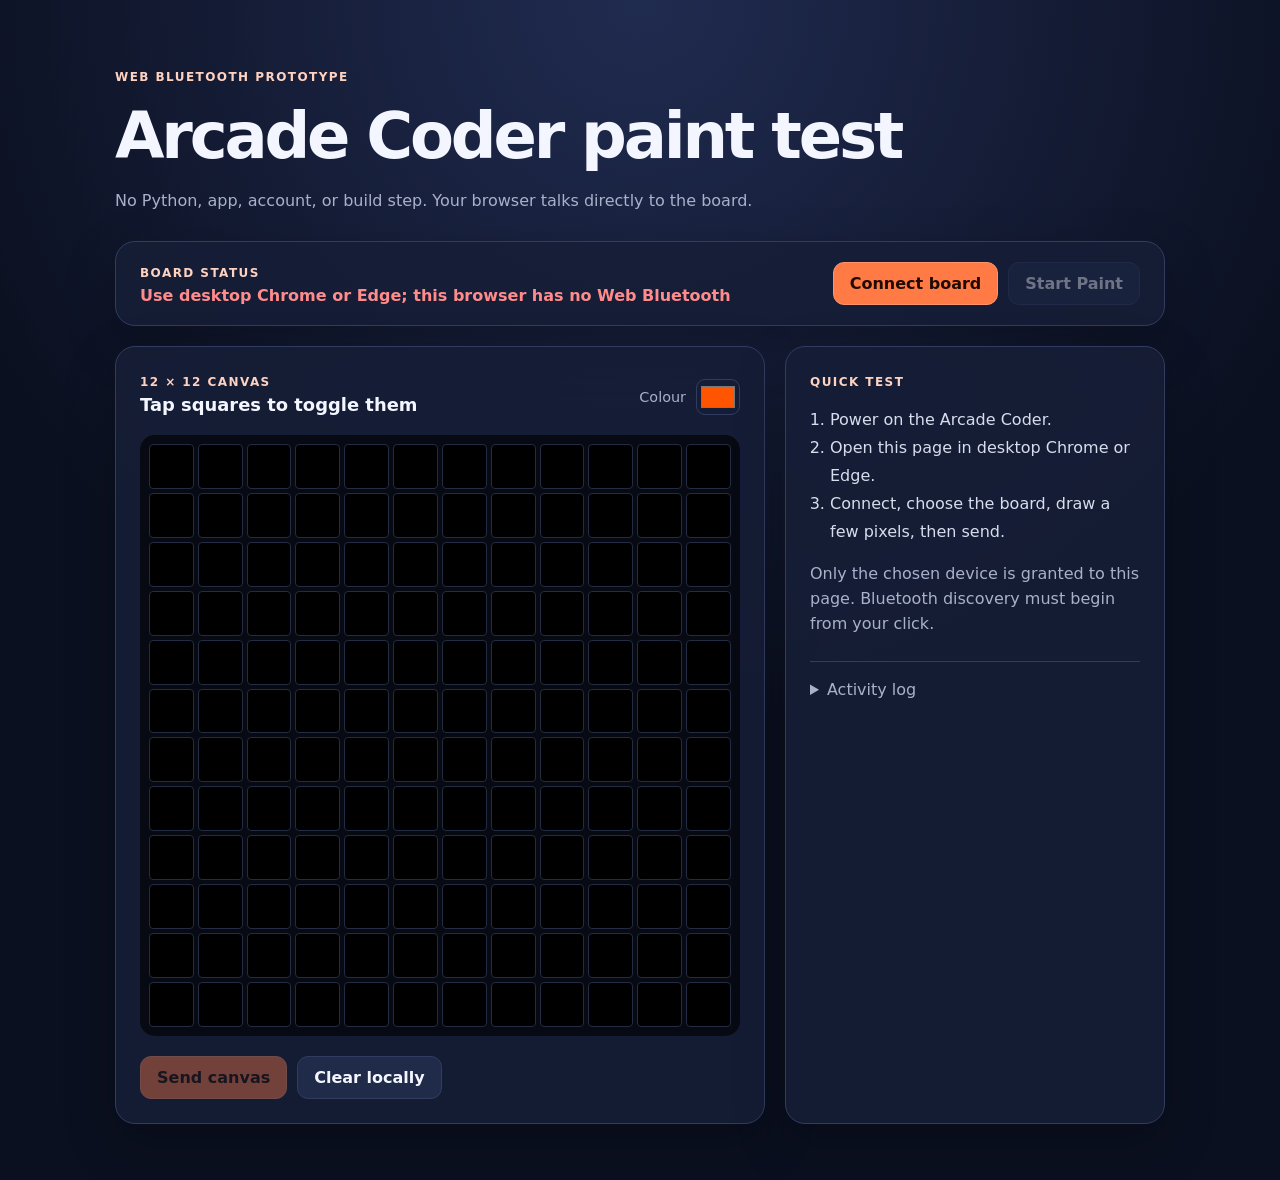
==== web_bluetooth/index.html @ 4417d99d "browser based setup" ====
<!doctype html>
<html lang="en">
<head>
  <meta charset="utf-8">
  <meta name="viewport" content="width=device-width, initial-scale=1">
  <title>LightyCoderDoodad · browser paint test</title>
  <link rel="stylesheet" href="style.css">
</head>
<body>
  <main>
    <header>
      <p class="eyebrow">Web Bluetooth prototype</p>
      <h1>Arcade Coder paint test</h1>
      <p>No Python, app, account, or build step. Your browser talks directly to the board.</p>
    </header>

    <section class="panel connection">
      <div>
        <span class="label">Board status</span>
        <strong id="status" role="status">Ready to connect</strong>
      </div>
      <div class="buttons">
        <button id="connect" class="primary">Connect board</button>
        <button id="startPaint" disabled>Start Paint</button>
      </div>
    </section>

    <section class="workspace">
      <div class="panel painter">
        <div class="painter-heading">
          <div>
            <span class="label">12 × 12 canvas</span>
            <h2>Tap squares to toggle them</h2>
          </div>
          <label class="colour">Colour <input id="colour" type="color" value="#ff5500"></label>
        </div>
        <div id="grid" class="grid"></div>
        <div class="buttons bottom">
          <button id="send" class="primary" disabled>Send canvas</button>
          <button id="clear">Clear locally</button>
        </div>
      </div>

      <aside class="panel notes">
        <span class="label">Quick test</span>
        <ol>
          <li>Power on the Arcade Coder.</li>
          <li>Open this page in desktop Chrome or Edge.</li>
          <li>Connect, choose the board, draw a few pixels, then send.</li>
        </ol>
        <p>Only the chosen device is granted to this page. Bluetooth discovery must begin from your click.</p>
        <details>
          <summary>Activity log</summary>
          <pre id="log" aria-live="polite"></pre>
        </details>
      </aside>
    </section>
  </main>
  <script src="protocol.js"></script>
  <script src="app.js"></script>
</body>
</html>
---- web_bluetooth/style.css ----
:root {
  color-scheme: dark;
  font-family: Inter, ui-sans-serif, system-ui, sans-serif;
  background: #0b1020;
  color: #f4f6ff;
  --ink-muted: #a9b1ca;
  --panel: rgba(22, 30, 55, 0.88);
  --line: #313c61;
  --accent: #ff7a45;
}

* { box-sizing: border-box; }
body { margin: 0; min-height: 100vh; background: radial-gradient(circle at top, #202b50, #0b1020 55%); }
main { width: min(1050px, calc(100% - 32px)); margin: 0 auto; padding: 56px 0; }
header { margin-bottom: 28px; }
h1 { margin: 4px 0 8px; font-size: clamp(2rem, 5vw, 4rem); letter-spacing: -0.05em; }
h2 { margin: 4px 0 0; font-size: 1.12rem; }
p { color: var(--ink-muted); line-height: 1.55; }
.eyebrow, .label { color: #ffd2c0; font-size: .75rem; font-weight: 800; letter-spacing: .12em; text-transform: uppercase; }
.panel { border: 1px solid var(--line); border-radius: 20px; background: var(--panel); box-shadow: 0 18px 50px rgba(0, 0, 0, .25); }
.connection { display: flex; align-items: center; justify-content: space-between; gap: 20px; padding: 20px 24px; margin-bottom: 20px; }
#status { display: block; margin-top: 5px; }
#status[data-state="ready"] { color: #76f0b3; }
#status[data-state="working"] { color: #ffcf70; }
#status[data-state="error"] { color: #ff8b8b; }
.workspace { display: grid; grid-template-columns: minmax(340px, 650px) minmax(220px, 1fr); gap: 20px; }
.painter { padding: 24px; }
.painter-heading { display: flex; align-items: end; justify-content: space-between; gap: 20px; margin-bottom: 20px; }
.colour { display: flex; align-items: center; gap: 10px; color: var(--ink-muted); font-size: .9rem; }
input[type="color"] { width: 44px; height: 36px; padding: 2px; border: 1px solid var(--line); border-radius: 9px; background: transparent; }
.grid { display: grid; grid-template-columns: repeat(12, 1fr); gap: 4px; aspect-ratio: 1; padding: 9px; border-radius: 15px; background: #070a12; }
.pixel { min-width: 0; padding: 0; aspect-ratio: 1; border: 1px solid #242c44; border-radius: 4px; box-shadow: inset 0 0 9px #000; }
.pixel.lit { border-color: rgba(255,255,255,.62); box-shadow: 0 0 9px currentColor; }
.buttons { display: flex; flex-wrap: wrap; gap: 10px; }
.bottom { margin-top: 20px; }
button { appearance: none; border: 1px solid var(--line); border-radius: 11px; padding: 11px 16px; background: #202a49; color: inherit; font: inherit; font-weight: 750; cursor: pointer; }
button:hover:not(:disabled) { border-color: #65729e; transform: translateY(-1px); }
button.primary { border-color: #ff946a; background: var(--accent); color: #1f0b03; }
button:disabled { cursor: not-allowed; opacity: .4; }
.notes { padding: 24px; }
.notes ol { padding-left: 20px; color: #d8dded; line-height: 1.75; }
details { margin-top: 24px; border-top: 1px solid var(--line); padding-top: 18px; }
summary { cursor: pointer; color: var(--ink-muted); }
pre { overflow-wrap: anywhere; white-space: pre-wrap; color: #bfc7df; font-size: .76rem; }

@media (max-width: 760px) {
  main { padding-top: 28px; }
  .workspace { grid-template-columns: 1fr; }
  .connection, .painter-heading { align-items: flex-start; flex-direction: column; }
  .grid { gap: 3px; }
}
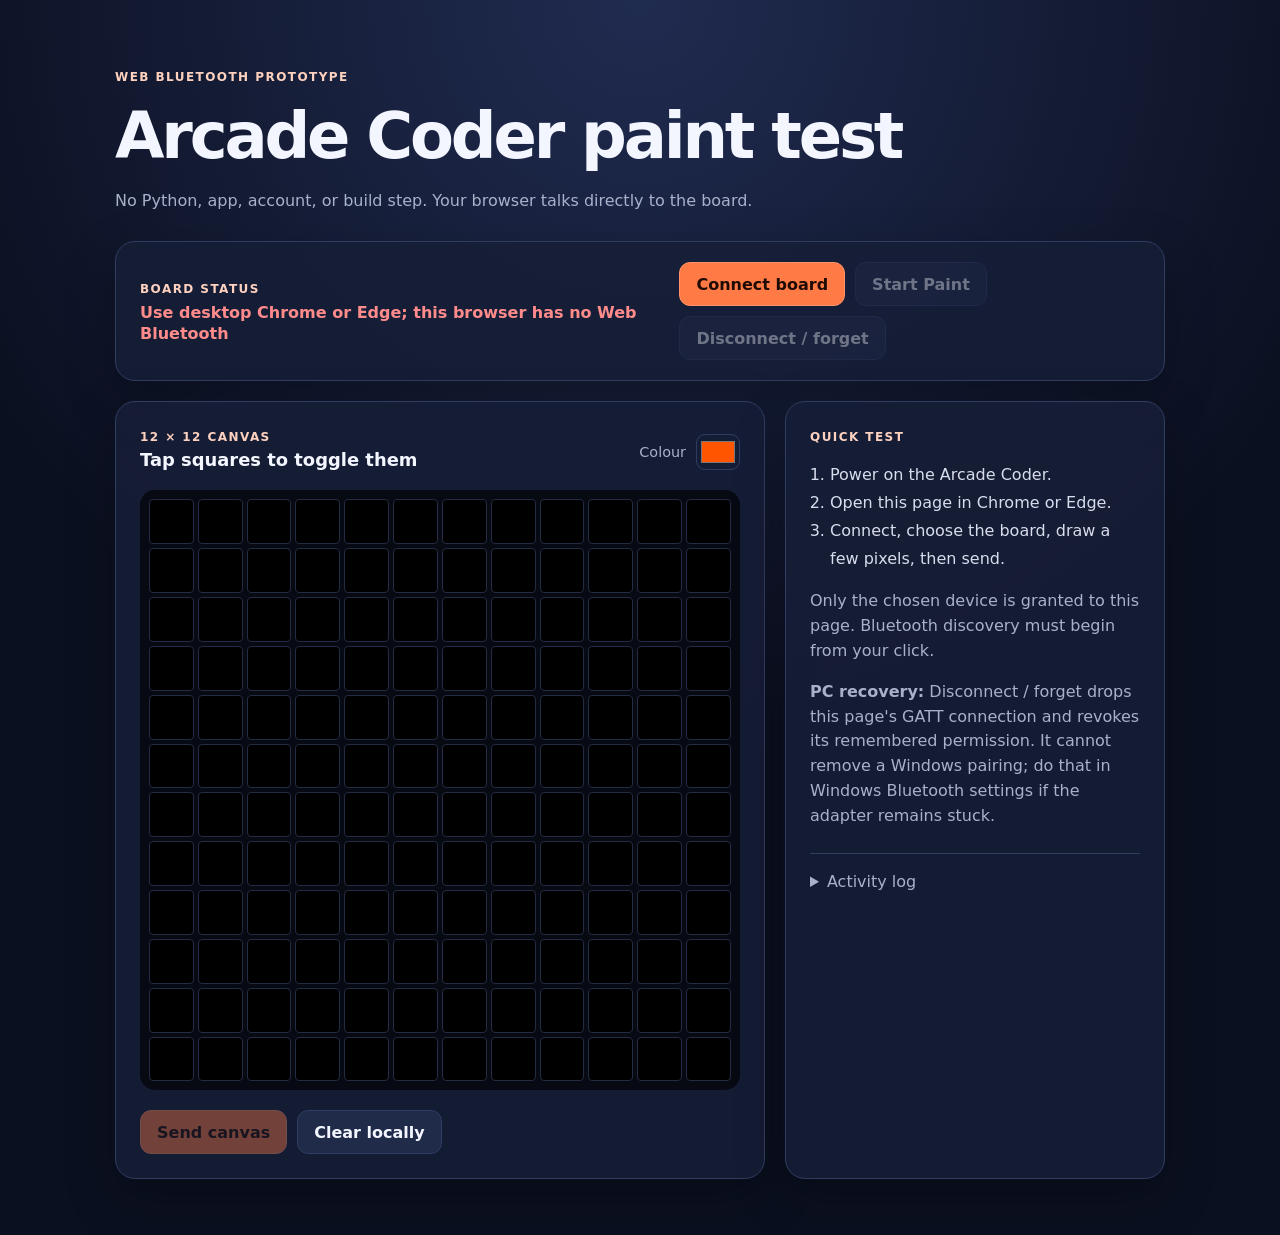
==== commit 8acc6bbb: "changes to browser based setup" ====
--- a/web_bluetooth/index.html
+++ b/web_bluetooth/index.html
@@ -3,8 +3,9 @@
 <head>
   <meta charset="utf-8">
   <meta name="viewport" content="width=device-width, initial-scale=1">
+  <meta name="theme-color" content="#0b1020">
   <title>LightyCoderDoodad · browser paint test</title>
-  <link rel="stylesheet" href="style.css">
+  <link rel="stylesheet" href="style.css?v=3">
 </head>
 <body>
   <main>
@@ -22,6 +23,7 @@
       <div class="buttons">
         <button id="connect" class="primary">Connect board</button>
         <button id="startPaint" disabled>Start Paint</button>
+        <button id="resetBoard" disabled>Disconnect / forget</button>
       </div>
     </section>
 
@@ -45,10 +47,11 @@
         <span class="label">Quick test</span>
         <ol>
           <li>Power on the Arcade Coder.</li>
-          <li>Open this page in desktop Chrome or Edge.</li>
+          <li>Open this page in Chrome or Edge.</li>
           <li>Connect, choose the board, draw a few pixels, then send.</li>
         </ol>
         <p>Only the chosen device is granted to this page. Bluetooth discovery must begin from your click.</p>
+        <p><strong>PC recovery:</strong> Disconnect / forget drops this page's GATT connection and revokes its remembered permission. It cannot remove a Windows pairing; do that in Windows Bluetooth settings if the adapter remains stuck.</p>
         <details>
           <summary>Activity log</summary>
           <pre id="log" aria-live="polite"></pre>
--- a/web_bluetooth/style.css
+++ b/web_bluetooth/style.css
@@ -10,7 +10,8 @@
 }
 
 * { box-sizing: border-box; }
-body { margin: 0; min-height: 100vh; background: radial-gradient(circle at top, #202b50, #0b1020 55%); }
+html { -webkit-text-size-adjust: 100%; }
+body { margin: 0; min-height: 100vh; min-height: 100dvh; background: radial-gradient(circle at top, #202b50, #0b1020 55%); }
 main { width: min(1050px, calc(100% - 32px)); margin: 0 auto; padding: 56px 0; }
 header { margin-bottom: 28px; }
 h1 { margin: 4px 0 8px; font-size: clamp(2rem, 5vw, 4rem); letter-spacing: -0.05em; }
@@ -19,22 +20,23 @@
 .eyebrow, .label { color: #ffd2c0; font-size: .75rem; font-weight: 800; letter-spacing: .12em; text-transform: uppercase; }
 .panel { border: 1px solid var(--line); border-radius: 20px; background: var(--panel); box-shadow: 0 18px 50px rgba(0, 0, 0, .25); }
 .connection { display: flex; align-items: center; justify-content: space-between; gap: 20px; padding: 20px 24px; margin-bottom: 20px; }
-#status { display: block; margin-top: 5px; }
+#status { display: block; margin-top: 5px; overflow-wrap: anywhere; line-height: 1.35; }
 #status[data-state="ready"] { color: #76f0b3; }
 #status[data-state="working"] { color: #ffcf70; }
 #status[data-state="error"] { color: #ff8b8b; }
 .workspace { display: grid; grid-template-columns: minmax(340px, 650px) minmax(220px, 1fr); gap: 20px; }
+.workspace > * { min-width: 0; }
 .painter { padding: 24px; }
 .painter-heading { display: flex; align-items: end; justify-content: space-between; gap: 20px; margin-bottom: 20px; }
+.painter-heading > div { min-width: 0; }
 .colour { display: flex; align-items: center; gap: 10px; color: var(--ink-muted); font-size: .9rem; }
 input[type="color"] { width: 44px; height: 36px; padding: 2px; border: 1px solid var(--line); border-radius: 9px; background: transparent; }
-.grid { display: grid; grid-template-columns: repeat(12, 1fr); gap: 4px; aspect-ratio: 1; padding: 9px; border-radius: 15px; background: #070a12; }
-.pixel { min-width: 0; padding: 0; aspect-ratio: 1; border: 1px solid #242c44; border-radius: 4px; box-shadow: inset 0 0 9px #000; }
+.grid { display: grid; grid-template-columns: repeat(12, minmax(0, 1fr)); gap: 4px; min-width: 0; width: 100%; aspect-ratio: 1; padding: 9px; overflow: hidden; border-radius: 15px; background: #070a12; touch-action: manipulation; }
+.pixel { min-width: 0; width: 100%; max-width: 100%; padding: 0; aspect-ratio: 1; border: 1px solid #242c44; border-radius: 4px; box-shadow: inset 0 0 9px #000; touch-action: manipulation; }
 .pixel.lit { border-color: rgba(255,255,255,.62); box-shadow: 0 0 9px currentColor; }
 .buttons { display: flex; flex-wrap: wrap; gap: 10px; }
 .bottom { margin-top: 20px; }
-button { appearance: none; border: 1px solid var(--line); border-radius: 11px; padding: 11px 16px; background: #202a49; color: inherit; font: inherit; font-weight: 750; cursor: pointer; }
-button:hover:not(:disabled) { border-color: #65729e; transform: translateY(-1px); }
+button { appearance: none; min-height: 44px; border: 1px solid var(--line); border-radius: 11px; padding: 11px 16px; background: #202a49; color: inherit; font: inherit; font-weight: 750; cursor: pointer; touch-action: manipulation; }
 button.primary { border-color: #ff946a; background: var(--accent); color: #1f0b03; }
 button:disabled { cursor: not-allowed; opacity: .4; }
 .notes { padding: 24px; }
@@ -43,9 +45,48 @@
 summary { cursor: pointer; color: var(--ink-muted); }
 pre { overflow-wrap: anywhere; white-space: pre-wrap; color: #bfc7df; font-size: .76rem; }
 
-@media (max-width: 760px) {
-  main { padding-top: 28px; }
+@media (hover: hover) {
+  button:hover:not(:disabled) { border-color: #65729e; transform: translateY(-1px); }
+}
+
+/* Android's optional "Desktop site" mode reports a wide layout viewport and
+   defeats width-only breakpoints. Portrait coarse-pointer devices still need
+   the touch layout rather than a scaled-down desktop page. */
+@media (max-width: 760px), (pointer: coarse) and (orientation: portrait) {
+  main {
+    width: calc(100% - 20px);
+    padding: max(20px, env(safe-area-inset-top)) 0 max(28px, env(safe-area-inset-bottom));
+  }
+  header { margin-bottom: 18px; padding: 0 4px; }
+  header .eyebrow { margin: 0 0 5px; }
+  h1 { margin-top: 0; font-size: clamp(2rem, 10vw, 3rem); line-height: .98; }
+  header > p:last-child { margin: 10px 0 0; font-size: .94rem; }
+  .panel { border-radius: 16px; }
   .workspace { grid-template-columns: 1fr; }
-  .connection, .painter-heading { align-items: flex-start; flex-direction: column; }
-  .grid { gap: 3px; }
+  .connection { align-items: stretch; flex-direction: column; gap: 14px; padding: 16px; margin-bottom: 12px; }
+  .connection .buttons { display: grid; grid-template-columns: 1fr 1fr; }
+  .connection button { padding-inline: 10px; }
+  #resetBoard { grid-column: 1 / -1; }
+  .workspace { gap: 12px; }
+  .painter { padding: 14px; }
+  .painter-heading { align-items: center; gap: 12px; margin-bottom: 14px; }
+  .painter-heading h2 { font-size: 1rem; }
+  .colour { flex: 0 0 auto; flex-direction: column; gap: 3px; font-size: .72rem; }
+  input[type="color"] { width: 48px; height: 42px; }
+  .grid { gap: 2px; padding: 6px; border-radius: 12px; }
+  .pixel { min-height: 0; border-radius: 2px; }
+  .bottom { display: grid; grid-template-columns: 1.25fr 1fr; margin-top: 14px; }
+  .bottom button { padding-inline: 8px; }
+  .notes { padding: 18px; }
+  .notes ol { margin: 10px 0; line-height: 1.6; }
+  .notes p { margin-bottom: 0; font-size: .9rem; }
+  details { margin-top: 16px; padding-top: 14px; }
 }
+
+@media (max-width: 370px) {
+  main { width: calc(100% - 12px); }
+  .painter { padding: 10px; }
+  .grid { gap: 1px; padding: 4px; }
+  .connection .buttons, .bottom { grid-template-columns: 1fr; }
+  #resetBoard { grid-column: auto; }
+}
